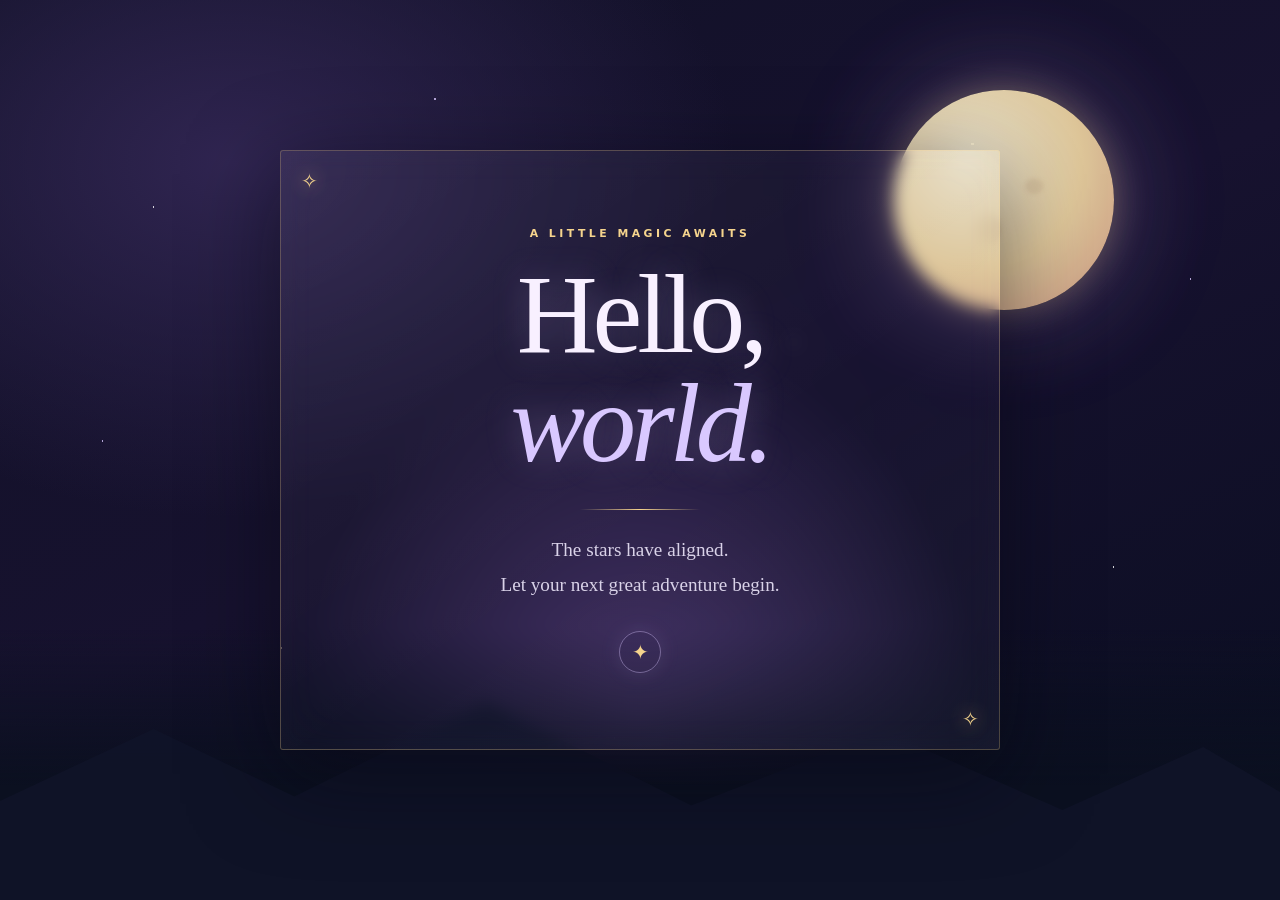
==== index.html @ ec66d106 "my first commit" ====
<!doctype html>
<html lang="en">
<head>
  <meta charset="utf-8">
  <meta name="viewport" content="width=device-width, initial-scale=1">
  <meta name="theme-color" content="#100e25">
  <title>Hello, Adventurer</title>
  <style>
    :root {
      color-scheme: dark;
      --ink: #f8f0ff;
      --lavender: #d9c8ff;
      --gold: #f5d48d;
    }

    * { box-sizing: border-box; }

    body {
      min-height: 100vh;
      margin: 0;
      display: grid;
      place-items: center;
      overflow: hidden;
      color: var(--ink);
      font-family: Georgia, "Times New Roman", serif;
      background:
        radial-gradient(ellipse at 50% 80%, #453267 0%, transparent 38%),
        radial-gradient(ellipse at 18% 18%, #302551 0%, transparent 34%),
        linear-gradient(155deg, #111127 0%, #17122f 48%, #090d20 100%);
    }

    .sky, .sky::before, .sky::after {
      position: fixed;
      inset: 0;
      pointer-events: none;
    }

    .sky {
      opacity: .8;
      background-image:
        radial-gradient(1px 1px at 12% 23%, #fff 99%, transparent),
        radial-gradient(1.5px 1.5px at 76% 16%, #ffe9bd 99%, transparent),
        radial-gradient(1px 1px at 87% 63%, #fff 99%, transparent),
        radial-gradient(1px 1px at 34% 11%, #d9c8ff 99%, transparent),
        radial-gradient(1.5px 1.5px at 62% 38%, #fff 99%, transparent),
        radial-gradient(1px 1px at 22% 72%, #ffe9bd 99%, transparent),
        radial-gradient(1px 1px at 93% 31%, #d9c8ff 99%, transparent),
        radial-gradient(1px 1px at 48% 82%, #fff 99%, transparent),
        radial-gradient(1px 1px at 8% 49%, #d9c8ff 99%, transparent),
        radial-gradient(1px 1px at 70% 91%, #ffe9bd 99%, transparent);
      animation: shimmer 5s ease-in-out infinite alternate;
    }

    .sky::before {
      content: "";
      background: radial-gradient(circle at 78% 26%, rgba(255, 232, 184, .19), transparent 2px);
      filter: blur(22px);
    }

    .moon {
      position: fixed;
      width: clamp(110px, 19vw, 220px);
      aspect-ratio: 1;
      top: 10%;
      right: 13%;
      border-radius: 50%;
      background: radial-gradient(circle at 34% 32%, #fff8dc, #f4dba6 54%, #d99f87 100%);
      box-shadow: 0 0 35px #f5d48d55, 0 0 110px #d7adf044, 0 0 180px #b68cff22;
      opacity: .9;
    }

    .moon::after {
      content: "";
      position: absolute;
      inset: 11%;
      border-radius: inherit;
      background: radial-gradient(ellipse at 68% 42%, #d4b88e55 0 5%, transparent 6%),
                  radial-gradient(ellipse at 42% 67%, #d4b88e44 0 8%, transparent 9%);
      filter: blur(2px);
    }

    .horizon {
      position: fixed;
      inset: auto 0 0;
      height: 30vh;
      background: linear-gradient(transparent, #0b1020 58%);
    }

    .mountain {
      position: fixed;
      bottom: 0;
      width: 100%;
      height: 25vh;
      background: #11152a;
      clip-path: polygon(0 56%, 12% 24%, 23% 54%, 38% 12%, 54% 58%, 69% 25%, 83% 60%, 94% 32%, 100% 52%, 100% 100%, 0 100%);
      opacity: .8;
    }

    main {
      position: relative;
      z-index: 1;
      width: min(720px, calc(100% - 36px));
      padding: clamp(42px, 8vw, 76px) 28px;
      text-align: center;
      border: 1px solid #f5d48d44;
      border-radius: 3px;
      background: linear-gradient(145deg, #ffffff0d, #ffffff03 58%, #d9c8ff0b);
      box-shadow: 0 24px 90px #05061188, inset 0 0 50px #d9c8ff08;
      backdrop-filter: blur(8px);
    }

    main::before, main::after {
      content: "✧";
      position: absolute;
      color: var(--gold);
      font-size: 20px;
      text-shadow: 0 0 18px #f5d48d;
    }
    main::before { top: 18px; left: 20px; }
    main::after { right: 20px; bottom: 18px; }

    .eyebrow {
      margin: 0 0 20px;
      color: var(--gold);
      font-family: system-ui, sans-serif;
      font-size: .68rem;
      font-weight: 600;
      letter-spacing: .32em;
      text-transform: uppercase;
    }

    h1 {
      margin: 0;
      font-size: clamp(3.3rem, 11vw, 7rem);
      font-weight: 400;
      line-height: .98;
      letter-spacing: -.045em;
      text-shadow: 0 0 35px #d9c8ff44;
    }

    h1 span {
      display: block;
      color: var(--lavender);
      font-style: italic;
    }

    .rule {
      width: 120px;
      height: 1px;
      margin: 30px auto 23px;
      background: linear-gradient(90deg, transparent, var(--gold), transparent);
    }

    .message {
      margin: 0;
      color: #d9d2e8;
      font-size: clamp(1rem, 2.5vw, 1.2rem);
      line-height: 1.8;
    }

    .sigil {
      display: inline-grid;
      width: 42px;
      height: 42px;
      margin-top: 29px;
      place-items: center;
      border: 1px solid #d9c8ff66;
      border-radius: 50%;
      color: var(--gold);
      font-size: 20px;
      box-shadow: 0 0 22px #d9c8ff1c;
    }

    @keyframes shimmer { from { opacity: .55; } to { opacity: 1; } }
    @media (prefers-reduced-motion: reduce) { *, *::before, *::after { animation: none !important; } }
    @media (max-width: 520px) {
      .moon { top: 8%; right: -7%; opacity: .65; }
      main { padding-inline: 22px; }
    }
  </style>
</head>
<body>
  <div class="sky" aria-hidden="true"></div>
  <div class="moon" aria-hidden="true"></div>
  <div class="horizon" aria-hidden="true"></div>
  <div class="mountain" aria-hidden="true"></div>
  <main>
    <p class="eyebrow">A little magic awaits</p>
    <h1>Hello,<span>world.</span></h1>
    <div class="rule" aria-hidden="true"></div>
    <p class="message">The stars have aligned.<br>Let your next great adventure begin.</p>
    <span class="sigil" aria-hidden="true">✦</span>
  </main>
</body>
</html>
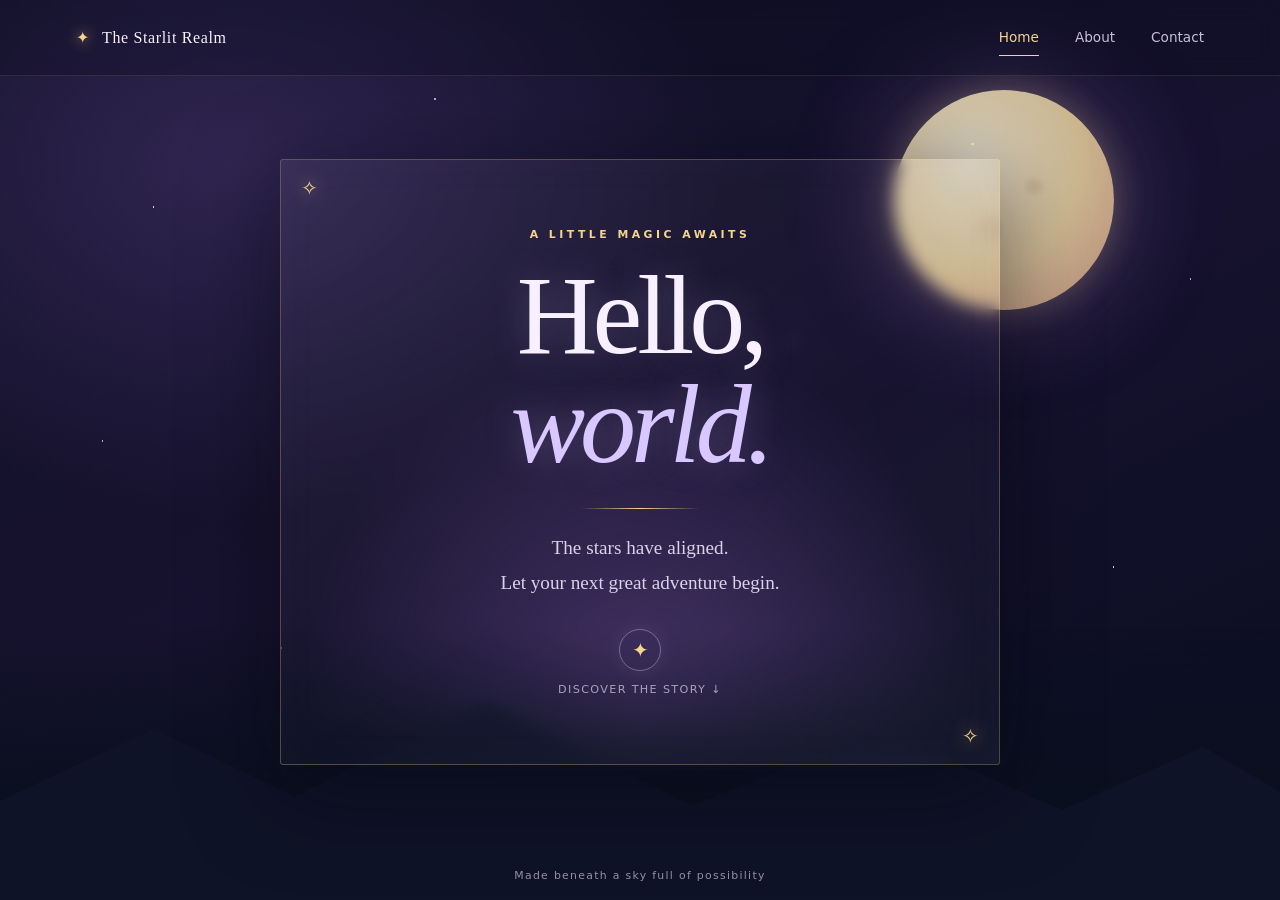
==== commit 1e284af8: "added about page and contact page" ====
--- a/index.html
+++ b/index.html
@@ -4,192 +4,28 @@
   <meta charset="utf-8">
   <meta name="viewport" content="width=device-width, initial-scale=1">
   <meta name="theme-color" content="#100e25">
-  <title>Hello, Adventurer</title>
-  <style>
-    :root {
-      color-scheme: dark;
-      --ink: #f8f0ff;
-      --lavender: #d9c8ff;
-      --gold: #f5d48d;
-    }
-
-    * { box-sizing: border-box; }
-
-    body {
-      min-height: 100vh;
-      margin: 0;
-      display: grid;
-      place-items: center;
-      overflow: hidden;
-      color: var(--ink);
-      font-family: Georgia, "Times New Roman", serif;
-      background:
-        radial-gradient(ellipse at 50% 80%, #453267 0%, transparent 38%),
-        radial-gradient(ellipse at 18% 18%, #302551 0%, transparent 34%),
-        linear-gradient(155deg, #111127 0%, #17122f 48%, #090d20 100%);
-    }
-
-    .sky, .sky::before, .sky::after {
-      position: fixed;
-      inset: 0;
-      pointer-events: none;
-    }
-
-    .sky {
-      opacity: .8;
-      background-image:
-        radial-gradient(1px 1px at 12% 23%, #fff 99%, transparent),
-        radial-gradient(1.5px 1.5px at 76% 16%, #ffe9bd 99%, transparent),
-        radial-gradient(1px 1px at 87% 63%, #fff 99%, transparent),
-        radial-gradient(1px 1px at 34% 11%, #d9c8ff 99%, transparent),
-        radial-gradient(1.5px 1.5px at 62% 38%, #fff 99%, transparent),
-        radial-gradient(1px 1px at 22% 72%, #ffe9bd 99%, transparent),
-        radial-gradient(1px 1px at 93% 31%, #d9c8ff 99%, transparent),
-        radial-gradient(1px 1px at 48% 82%, #fff 99%, transparent),
-        radial-gradient(1px 1px at 8% 49%, #d9c8ff 99%, transparent),
-        radial-gradient(1px 1px at 70% 91%, #ffe9bd 99%, transparent);
-      animation: shimmer 5s ease-in-out infinite alternate;
-    }
-
-    .sky::before {
-      content: "";
-      background: radial-gradient(circle at 78% 26%, rgba(255, 232, 184, .19), transparent 2px);
-      filter: blur(22px);
-    }
-
-    .moon {
-      position: fixed;
-      width: clamp(110px, 19vw, 220px);
-      aspect-ratio: 1;
-      top: 10%;
-      right: 13%;
-      border-radius: 50%;
-      background: radial-gradient(circle at 34% 32%, #fff8dc, #f4dba6 54%, #d99f87 100%);
-      box-shadow: 0 0 35px #f5d48d55, 0 0 110px #d7adf044, 0 0 180px #b68cff22;
-      opacity: .9;
-    }
-
-    .moon::after {
-      content: "";
-      position: absolute;
-      inset: 11%;
-      border-radius: inherit;
-      background: radial-gradient(ellipse at 68% 42%, #d4b88e55 0 5%, transparent 6%),
-                  radial-gradient(ellipse at 42% 67%, #d4b88e44 0 8%, transparent 9%);
-      filter: blur(2px);
-    }
-
-    .horizon {
-      position: fixed;
-      inset: auto 0 0;
-      height: 30vh;
-      background: linear-gradient(transparent, #0b1020 58%);
-    }
-
-    .mountain {
-      position: fixed;
-      bottom: 0;
-      width: 100%;
-      height: 25vh;
-      background: #11152a;
-      clip-path: polygon(0 56%, 12% 24%, 23% 54%, 38% 12%, 54% 58%, 69% 25%, 83% 60%, 94% 32%, 100% 52%, 100% 100%, 0 100%);
-      opacity: .8;
-    }
-
-    main {
-      position: relative;
-      z-index: 1;
-      width: min(720px, calc(100% - 36px));
-      padding: clamp(42px, 8vw, 76px) 28px;
-      text-align: center;
-      border: 1px solid #f5d48d44;
-      border-radius: 3px;
-      background: linear-gradient(145deg, #ffffff0d, #ffffff03 58%, #d9c8ff0b);
-      box-shadow: 0 24px 90px #05061188, inset 0 0 50px #d9c8ff08;
-      backdrop-filter: blur(8px);
-    }
-
-    main::before, main::after {
-      content: "✧";
-      position: absolute;
-      color: var(--gold);
-      font-size: 20px;
-      text-shadow: 0 0 18px #f5d48d;
-    }
-    main::before { top: 18px; left: 20px; }
-    main::after { right: 20px; bottom: 18px; }
-
-    .eyebrow {
-      margin: 0 0 20px;
-      color: var(--gold);
-      font-family: system-ui, sans-serif;
-      font-size: .68rem;
-      font-weight: 600;
-      letter-spacing: .32em;
-      text-transform: uppercase;
-    }
-
-    h1 {
-      margin: 0;
-      font-size: clamp(3.3rem, 11vw, 7rem);
-      font-weight: 400;
-      line-height: .98;
-      letter-spacing: -.045em;
-      text-shadow: 0 0 35px #d9c8ff44;
-    }
-
-    h1 span {
-      display: block;
-      color: var(--lavender);
-      font-style: italic;
-    }
-
-    .rule {
-      width: 120px;
-      height: 1px;
-      margin: 30px auto 23px;
-      background: linear-gradient(90deg, transparent, var(--gold), transparent);
-    }
-
-    .message {
-      margin: 0;
-      color: #d9d2e8;
-      font-size: clamp(1rem, 2.5vw, 1.2rem);
-      line-height: 1.8;
-    }
-
-    .sigil {
-      display: inline-grid;
-      width: 42px;
-      height: 42px;
-      margin-top: 29px;
-      place-items: center;
-      border: 1px solid #d9c8ff66;
-      border-radius: 50%;
-      color: var(--gold);
-      font-size: 20px;
-      box-shadow: 0 0 22px #d9c8ff1c;
-    }
-
-    @keyframes shimmer { from { opacity: .55; } to { opacity: 1; } }
-    @media (prefers-reduced-motion: reduce) { *, *::before, *::after { animation: none !important; } }
-    @media (max-width: 520px) {
-      .moon { top: 8%; right: -7%; opacity: .65; }
-      main { padding-inline: 22px; }
-    }
-  </style>
+  <title>Home · The Starlit Realm</title>
+  <link rel="stylesheet" href="style.css">
 </head>
 <body>
-  <div class="sky" aria-hidden="true"></div>
-  <div class="moon" aria-hidden="true"></div>
-  <div class="horizon" aria-hidden="true"></div>
-  <div class="mountain" aria-hidden="true"></div>
-  <main>
+  <div class="sky" aria-hidden="true"></div><div class="moon" aria-hidden="true"></div>
+  <div class="horizon" aria-hidden="true"></div><div class="mountain" aria-hidden="true"></div>
+  <header class="site-header">
+    <a class="brand" href="index.html"><span class="brand-mark">✦</span> The Starlit Realm</a>
+    <nav aria-label="Main navigation">
+      <a class="active" aria-current="page" href="index.html">Home</a>
+      <a href="about.html">About</a>
+      <a href="contact.html">Contact</a>
+    </nav>
+  </header>
+  <main class="card home-card">
     <p class="eyebrow">A little magic awaits</p>
     <h1>Hello,<span>world.</span></h1>
     <div class="rule" aria-hidden="true"></div>
     <p class="message">The stars have aligned.<br>Let your next great adventure begin.</p>
-    <span class="sigil" aria-hidden="true">✦</span>
+    <a class="sigil" href="about.html" aria-label="Discover our story">✦</a>
+    <p class="hint">Discover the story <span aria-hidden="true">↓</span></p>
   </main>
+  <footer>Made beneath a sky full of possibility</footer>
 </body>
 </html>
--- a/style.css
+++ b/style.css
@@ -0,0 +1,66 @@
+:root {
+  color-scheme: dark;
+  --ink: #f8f0ff;
+  --muted: #d9d2e8;
+  --lavender: #d9c8ff;
+  --gold: #f5d48d;
+}
+* { box-sizing: border-box; }
+body {
+  min-height: 100vh; margin: 0; padding: 100px 18px 76px;
+  display: grid; place-items: center; overflow-x: hidden; position: relative;
+  color: var(--ink); font-family: Georgia, "Times New Roman", serif;
+  background: radial-gradient(ellipse at 50% 80%, #453267 0%, transparent 38%),
+    radial-gradient(ellipse at 18% 18%, #302551 0%, transparent 34%),
+    linear-gradient(155deg, #111127 0%, #17122f 48%, #090d20 100%);
+}
+.sky { position: fixed; inset: 0; pointer-events: none; opacity: .8; z-index: 0;
+  background-image: radial-gradient(1px 1px at 12% 23%, #fff 99%, transparent), radial-gradient(1.5px 1.5px at 76% 16%, #ffe9bd 99%, transparent),
+    radial-gradient(1px 1px at 87% 63%, #fff 99%, transparent), radial-gradient(1px 1px at 34% 11%, #d9c8ff 99%, transparent),
+    radial-gradient(1.5px 1.5px at 62% 38%, #fff 99%, transparent), radial-gradient(1px 1px at 22% 72%, #ffe9bd 99%, transparent),
+    radial-gradient(1px 1px at 93% 31%, #d9c8ff 99%, transparent), radial-gradient(1px 1px at 48% 82%, #fff 99%, transparent),
+    radial-gradient(1px 1px at 8% 49%, #d9c8ff 99%, transparent), radial-gradient(1px 1px at 70% 91%, #ffe9bd 99%, transparent);
+  animation: shimmer 5s ease-in-out infinite alternate;
+}
+.moon { position: fixed; width: clamp(110px, 19vw, 220px); aspect-ratio: 1; top: 10%; right: 13%; border-radius: 50%; z-index: 0;
+  background: radial-gradient(circle at 34% 32%, #fff8dc, #f4dba6 54%, #d99f87 100%);
+  box-shadow: 0 0 35px #f5d48d55, 0 0 110px #d7adf044, 0 0 180px #b68cff22; opacity: .82;
+}
+.moon::after { content: ""; position: absolute; inset: 11%; border-radius: inherit; background: radial-gradient(ellipse at 68% 42%, #d4b88e55 0 5%, transparent 6%), radial-gradient(ellipse at 42% 67%, #d4b88e44 0 8%, transparent 9%); filter: blur(2px); }
+.horizon { position: fixed; inset: auto 0 0; height: 30vh; background: linear-gradient(transparent, #0b1020 58%); pointer-events: none; }
+.mountain { position: fixed; bottom: 0; width: 100%; height: 25vh; background: #11152a; pointer-events: none;
+  clip-path: polygon(0 56%, 12% 24%, 23% 54%, 38% 12%, 54% 58%, 69% 25%, 83% 60%, 94% 32%, 100% 52%, 100% 100%, 0 100%); opacity: .8; }
+.site-header { position: absolute; z-index: 2; top: 0; left: 0; right: 0; min-height: 76px; padding: 0 clamp(20px, 6vw, 76px); display: flex; align-items: center; justify-content: space-between; gap: 20px; border-bottom: 1px solid #f5d48d1c; background: #0b0b1d44; backdrop-filter: blur(10px); }
+.brand { color: var(--ink); text-decoration: none; font-size: 1rem; letter-spacing: .04em; white-space: nowrap; }
+.brand-mark { color: var(--gold); margin-right: 8px; text-shadow: 0 0 14px #f5d48d; }
+nav { display: flex; gap: clamp(16px, 3vw, 36px); font-family: system-ui, sans-serif; }
+nav a { color: #c7bfd7; text-decoration: none; font-size: .85rem; padding: 10px 0; border-bottom: 1px solid transparent; transition: color .2s, border-color .2s; }
+nav a:hover, nav a.active { color: var(--gold); border-color: var(--gold); }
+.card { position: relative; z-index: 1; width: min(720px, 100%); padding: clamp(38px, 7vw, 68px) clamp(24px, 7vw, 58px); text-align: center; border: 1px solid #f5d48d44; border-radius: 3px; background: linear-gradient(145deg, #ffffff0d, #ffffff03 58%, #d9c8ff0b); box-shadow: 0 24px 90px #05061188, inset 0 0 50px #d9c8ff08; backdrop-filter: blur(8px); }
+.card::before, .card::after { content: "✧"; position: absolute; color: var(--gold); font-size: 20px; text-shadow: 0 0 18px #f5d48d; }
+.card::before { top: 16px; left: 20px; } .card::after { right: 20px; bottom: 16px; }
+.eyebrow { margin: 0 0 20px; color: var(--gold); font-family: system-ui, sans-serif; font-size: .68rem; font-weight: 600; letter-spacing: .32em; text-transform: uppercase; }
+h1 { margin: 0; font-size: clamp(3.3rem, 11vw, 7rem); font-weight: 400; line-height: .98; letter-spacing: -.045em; text-shadow: 0 0 35px #d9c8ff44; }
+h1 span { display: block; color: var(--lavender); font-style: italic; }
+.page-title { font-size: clamp(2.8rem, 8vw, 5.2rem); }
+.rule { width: 120px; height: 1px; margin: 28px auto 22px; background: linear-gradient(90deg, transparent, var(--gold), transparent); }
+.message { margin: 0; color: var(--muted); font-size: clamp(1rem, 2.5vw, 1.2rem); line-height: 1.8; }
+.sigil { display: inline-grid; width: 42px; height: 42px; margin-top: 29px; place-items: center; border: 1px solid #d9c8ff66; border-radius: 50%; color: var(--gold); font-size: 20px; text-decoration: none; box-shadow: 0 0 22px #d9c8ff1c; transition: transform .2s, box-shadow .2s; }
+.sigil:hover { transform: rotate(45deg); box-shadow: 0 0 28px #d9c8ff55; }
+.hint { margin: 12px 0 0; color: #aaa0c1; font: .7rem system-ui, sans-serif; letter-spacing: .12em; text-transform: uppercase; }
+.story { max-width: 540px; margin: 26px auto 0; color: #d9d2e8; font-size: 1.02rem; line-height: 1.85; text-align: left; }
+.story p { margin: 0 0 16px; }
+.text-link { display: inline-block; margin-top: 12px; color: var(--gold); text-decoration: none; border-bottom: 1px solid #f5d48d66; padding-bottom: 5px; }
+.text-link:hover { color: #fff1c9; }
+form { max-width: 480px; margin: 28px auto 0; display: grid; gap: 10px; text-align: left; font-family: system-ui, sans-serif; }
+label { margin-top: 7px; color: var(--gold); font-size: .78rem; letter-spacing: .08em; }
+input, textarea { width: 100%; padding: 12px 14px; border: 1px solid #d9c8ff35; border-radius: 2px; outline: none; color: var(--ink); background: #090a1b80; font: .92rem system-ui, sans-serif; resize: vertical; }
+input:focus, textarea:focus { border-color: #f5d48d99; box-shadow: 0 0 0 3px #f5d48d14; }
+input::placeholder, textarea::placeholder { color: #938aa8; }
+button { justify-self: center; margin-top: 12px; padding: 12px 22px; border: 1px solid #f5d48d88; border-radius: 2px; color: #171225; background: linear-gradient(135deg, #f5d48d, #e6ba82); font: 600 .82rem system-ui, sans-serif; letter-spacing: .04em; cursor: pointer; transition: filter .2s, transform .2s; }
+button:hover { filter: brightness(1.12); transform: translateY(-1px); }
+.form-note { margin: 16px 0 0; color: #aaa0c1; font: .75rem system-ui, sans-serif; }
+footer { position: absolute; z-index: 1; bottom: 18px; color: #978eaa; font: .68rem system-ui, sans-serif; letter-spacing: .12em; text-align: center; }
+@keyframes shimmer { from { opacity: .55; } to { opacity: 1; } }
+@media (prefers-reduced-motion: reduce) { *, *::before, *::after { animation: none !important; transition: none !important; } }
+@media (max-width: 560px) { body { padding-top: 112px; padding-bottom: 68px; } .site-header { min-height: 96px; align-items: flex-start; padding-top: 16px; flex-direction: column; justify-content: center; gap: 4px; } nav { gap: 22px; } .moon { top: 12%; right: -7%; opacity: .58; } .card { padding-inline: 22px; } footer { width: calc(100% - 24px); } }
